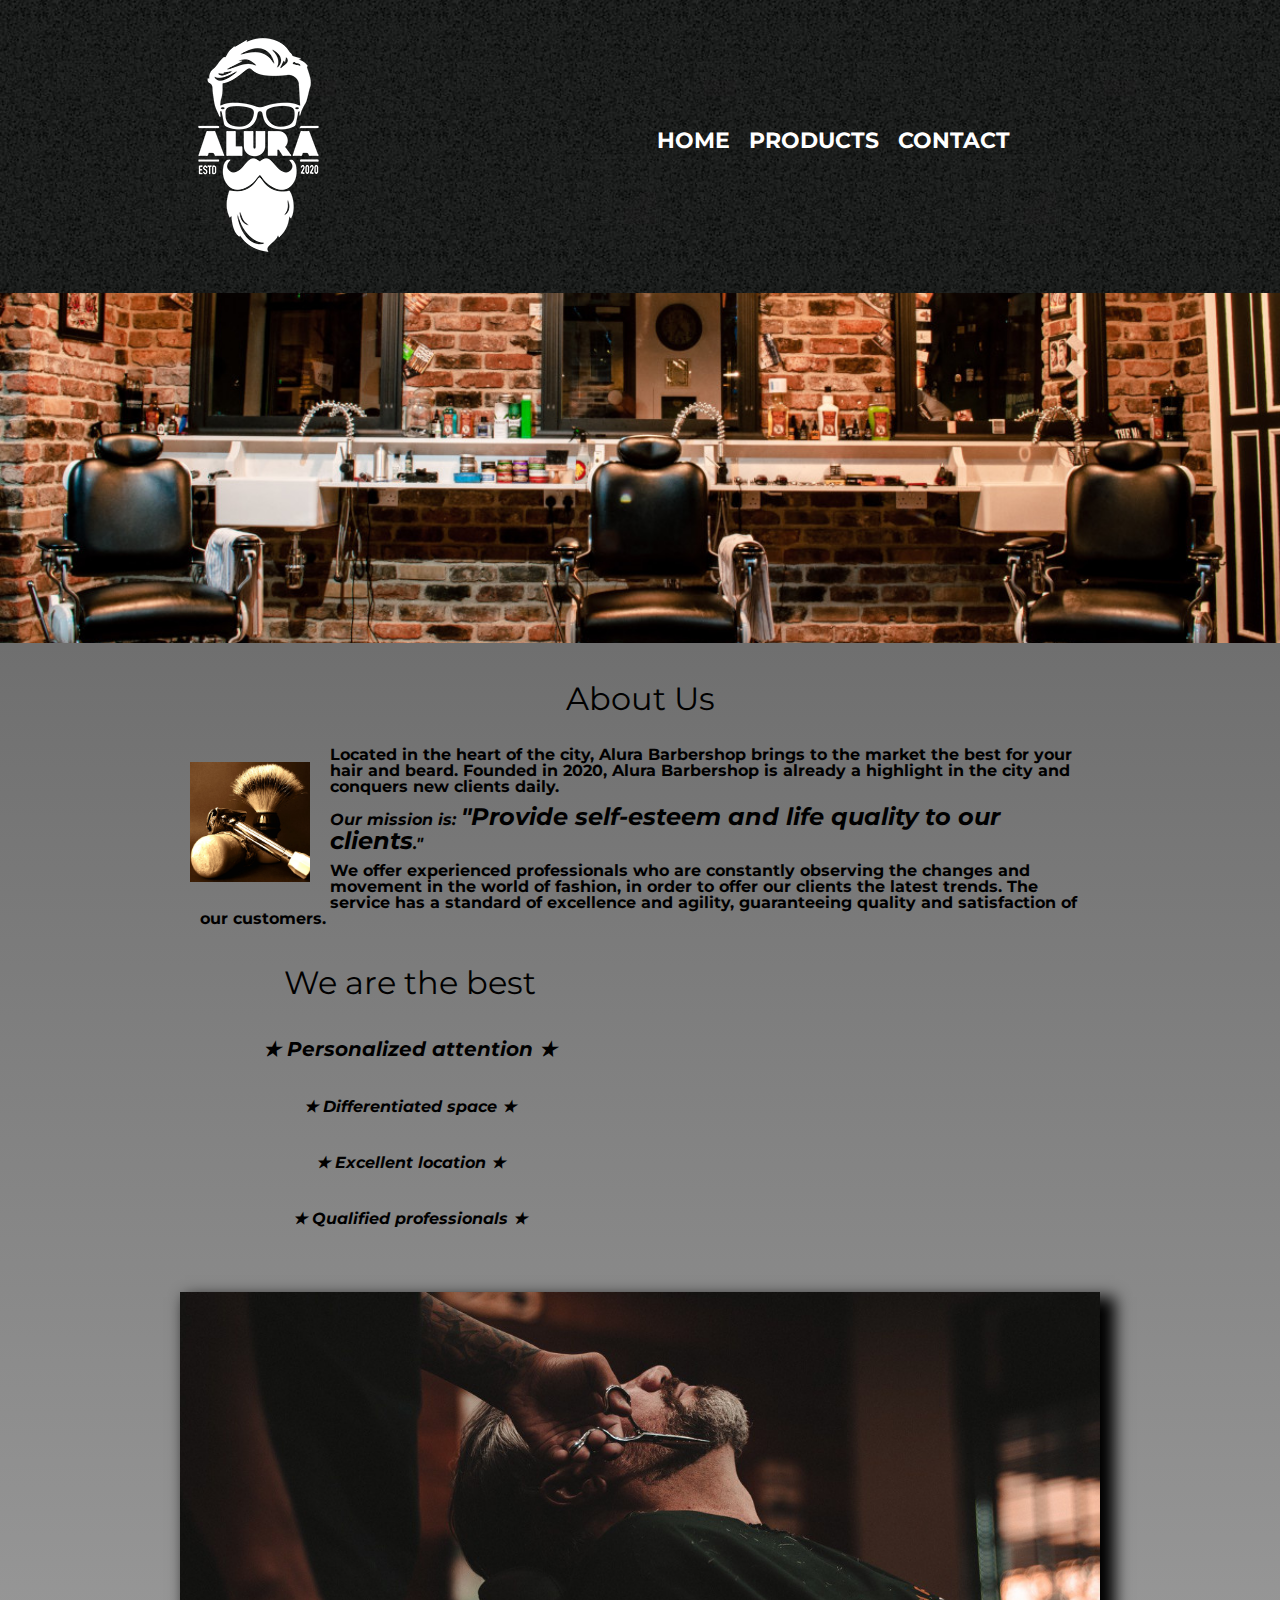
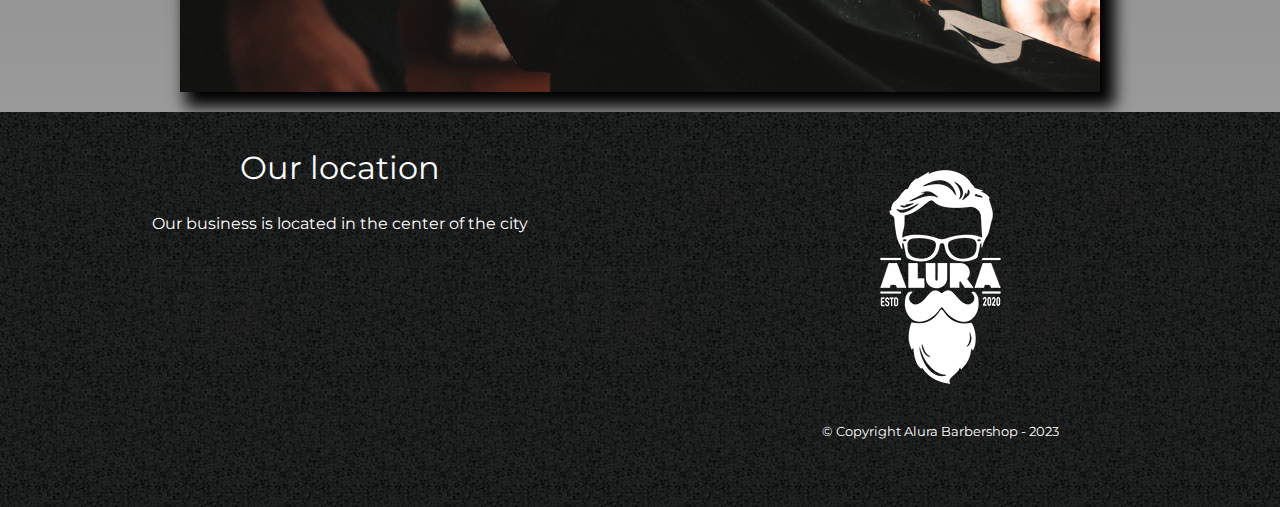
==== index.html @ edb139b7 "first version of website" ====
<!DOCTYPE html>
<html lang="en">
    <head>
        <meta charset="UTF-8">
        <meta http-equiv="X-UA-Compatible" content="IE=edge">
        <meta name="viewport" content="width=device-width, initial-scale=1.0">
        <link rel="preconnect" href="https://fonts.googleapis.com">
        <link rel="stylesheet" href="./css/reset.css">
        <link rel="stylesheet" href="./css/style.css">
        <link rel="preconnect" href="https://fonts.gstatic.com" crossorigin>
        <link href="https://fonts.googleapis.com/css2?family=Montserrat:wght@300&display=swap" rel="stylesheet">
        <title>Alura Barbershop</title>
    </head>

    <body>
        <header>
            <div class="container">
                <h1><img src="./img/logo-blanco.png" alt="alura barbershop logo"></h1>
                <nav>
                    <ul>
                        <li><a href="./index.html">home</a></li>
                        <li><a href="./products.html">products</a></li>
                        <li><a href="./contact.html">contact</a></li>
                    </ul>
                </nav>
            </div>
        </header>
        <div class="image-banner"></div>

        <main>
            <section class="container-principal">
                <h2 class="title-main center">About Us</h2>
                <img class="image-principal" src="./img/utensilios.jpg" alt="barber brush">
                <p>Located in the heart of the city, Alura Barbershop brings to the market the best for your hair and beard. Founded in 2020, Alura Barbershop is already a highlight in the city and conquers new clients daily.</p>
                <p class="paragraph-mission"><em>Our mission is: <strong>"Provide self-esteem and life quality to our clients</strong>."</em></p>
                <p>We offer experienced professionals who are constantly observing the changes and movement in the world of fashion, in order to offer our clients the latest trends. The service has a standard of excellence and agility, guaranteeing quality and satisfaction of our customers.</p>
            </section>
            <section class="container-characteristics">
                <div class="fifty-width ">
                    <h3 class="title-main center">We are the best</h3>
                    <ul class="list-characteristics center">
                        <li class="list-items">Personalized attention</li>
                        <li class="list-items">Differentiated space</li>
                        <li class="list-items">Excellent location</li>
                        <li class="list-items">Qualified professionals</li>
                    </ul>
                </div>
                <iframe class="fifty-width" width="560" height="315" src="https://www.youtube.com/embed/wcVVXUV0YUY" title="YouTube video player" frameborder="0" allow="accelerometer; autoplay; clipboard-write; encrypted-media; gyroscope; picture-in-picture; web-share" allowfullscreen></iframe>
            </section>
            <div class="img-char"></div>
        </main>

        <footer>
            <section class="fifty-width">
                <h3 class="title-main center">Our location</h3>
                <p>Our business is located in the center of the city</p>
                <iframe class="map-footer" src="https://www.google.com/maps/embed?pb=!1m18!1m12!1m3!1d3656.449840638979!2d-46.63490682470246!3d-23.58819477878126!2m3!1f0!2f0!3f0!3m2!1i1024!2i768!4f13.1!3m3!1m2!1s0x94ce5a2b2ed7f3a1%3A0xab35da2f5ca62674!2sCaelum%20-%20Education%20and%20Innovation!5e0!3m2!1ses!2sar!4v1682307647823!5m2!1ses!2sar" width="400" height="200" style="border:0;" allowfullscreen="" loading="lazy" referrerpolicy="no-referrer-when-downgrade"></iframe>
            </section>
            <section class="fifty-width">
                <img src="./img/logo-blanco.png" alt="alura barbershop logo">
                <p class="paragraph-copyright">&copy Copyright Alura Barbershop - 2023</p>
            </section>
        </footer>
    </body>
</html>
---- css/style.css ----
/* MAIN -------------------------------------------------------------------- */

body{
    font-family: 'Montserrat', sans-serif;
    background: linear-gradient(#555555, #AAAAAA);
}

main{
    width: 940px;
    margin: 20px auto;
}

.center{
    text-align: center;
}

.fifty-width{
    width: 50%
}

/* HEADER ------------------------------------------------------------------ */

header {
    background: url(/img/bg.jpg);
    padding: 20px 0;
}

.container{
    position: relative;
    width: 940px;
    margin: 0 auto;
}

nav{
    position: absolute;
    top: 110px;
    right: 100px;
}

nav li{
    display: inline;
    margin: 0 0 0 15px;
}

nav a{
    text-transform: uppercase;
    color: #FFFFFF;
    font-weight: bold;
    font-size: 22px;
    text-decoration: none;
}

nav a:hover{
    color: #C78C19;
    text-decoration: underline;
}

/* FOOTER ------------------------------------------------------------------ */

footer{
    display: flex;
    padding: 40px;
    color: #FFFFFF;
    text-align: center;
    background: url(/img/bg.jpg);
}

.paragraph-copyright{
    font-size: 13px;
    margin: 20px;
}

.map-footer{
    margin: 1em;
}

/* HOME -------------------------------------------------------------------- */

.image-banner{
    background: url("/img/banner.jpg");
    height: 350px;
    background-size: cover;
    background-position: center;
}

.title-main{
    font-size: 2em;
    margin: 0 0 1em;
}

.container-principal{
    padding: 20px;
}

.container-principal p{
    margin: 10px;
    font-weight: bold;
}

.container-principal strong{
    font-size: 1.5em;
}

.container-principal em{
    font-style: italic;
}

.image-principal{
    width: 120px;
    margin: 15px 20px 20px 0;
    float: left;
}

.container-characteristics{
    display: flex;
    margin: 10px;

}

.list-characteristics{
    width: 100%;
}

.list-items{
    font-style: italic;
    font-weight: bold;
    margin: 40px;
}

.list-items:first-child {
    font-size: 20px;
}

.list-items:after{
    content: " ★";
}

.list-items:before{
    content: "★ ";
}

.img-char{
    height: 400px;
    margin: 10px;
    background: url("/img/diferenciales.jpg");
    background-size: cover;
    box-shadow: 10px 10px 15px 5px #000000;
}

.img-char:hover{
    opacity: 0.5;
    transition: 600ms;
}

/* PRODUCTS ---------------------------------------------------------------- */

.main-products{
    margin: 0;
    padding: 0;
    width: 100%;
    background: linear-gradient(#CCCCCC, #AAAAAA);
}

.list-products{
    padding: 50px;
    width:940px;
    margin: 0 auto;
}

.list-products li{
    display: inline-block;
    text-align: center;
    width: 30%;
    vertical-align: top;
    margin: 0 1.5%;
    padding: 30px 20px;
    box-sizing: border-box;
    border: 3px solid #000000;
    border-radius: 10px;

}

.list-products li:hover{
    border-color: #C78C19;
    cursor: pointer;
}

.list-products li:active{
    border-color: #088C19;
}

.list-products h2{
    font-size: 30px;
    font-weight: bold;
}

.list-products li:hover h2{
    font-size: 35px;
}

.description-product{
    font-size: 18px;
}

.price-product{
    font-size: 20px;
    font-weight: bold;
    margin-top: 10px;
}

/* CONTACT ----------------------------------------------------------------- */

form{
    display: flex;
    flex-direction: column;
    align-items: center;
    font-weight: bold;
}

fieldset{
    width: 70%;
    margin: 10px;
}

form label{
    width: 70%;
    text-align: left;
    font-size: 20px;
    margin: 5px 0;
}

form legend, form p{
    font-size: 20px;
}

.option-contact{
    margin: 5px 0;
}

.input-data{
    margin: 5px 0 10px 0;
    padding: 10px 2px;
    width: 70%;
}

form select{
    margin: 5px 0 10px 0;
    padding: 10px 2px;
    width: 50%;
}

.send-form{
    margin: 5px 0 20px;
    padding: 10px;
    width: 50%;
    border: none;
    border-radius: 5px;
    font-weight: bold;
    color: #FFFFFF;
    background: #FFA500;
    transition: 1s all;
    cursor: pointer;
}

.send-form:hover{
    background: #FF8C00;
    transform: scale(1.3);
}

.table-container{
    width: 940px;
    display: flex;
    justify-content: center;
}

table{
    width: 50%;
}

thead{
    background: #555555;
    font-weight: bold;
    color: #FFFFFF;
}

td, th{
    border: 1px solid #000000;
}

@media screen and (max-width:480px){
 
}
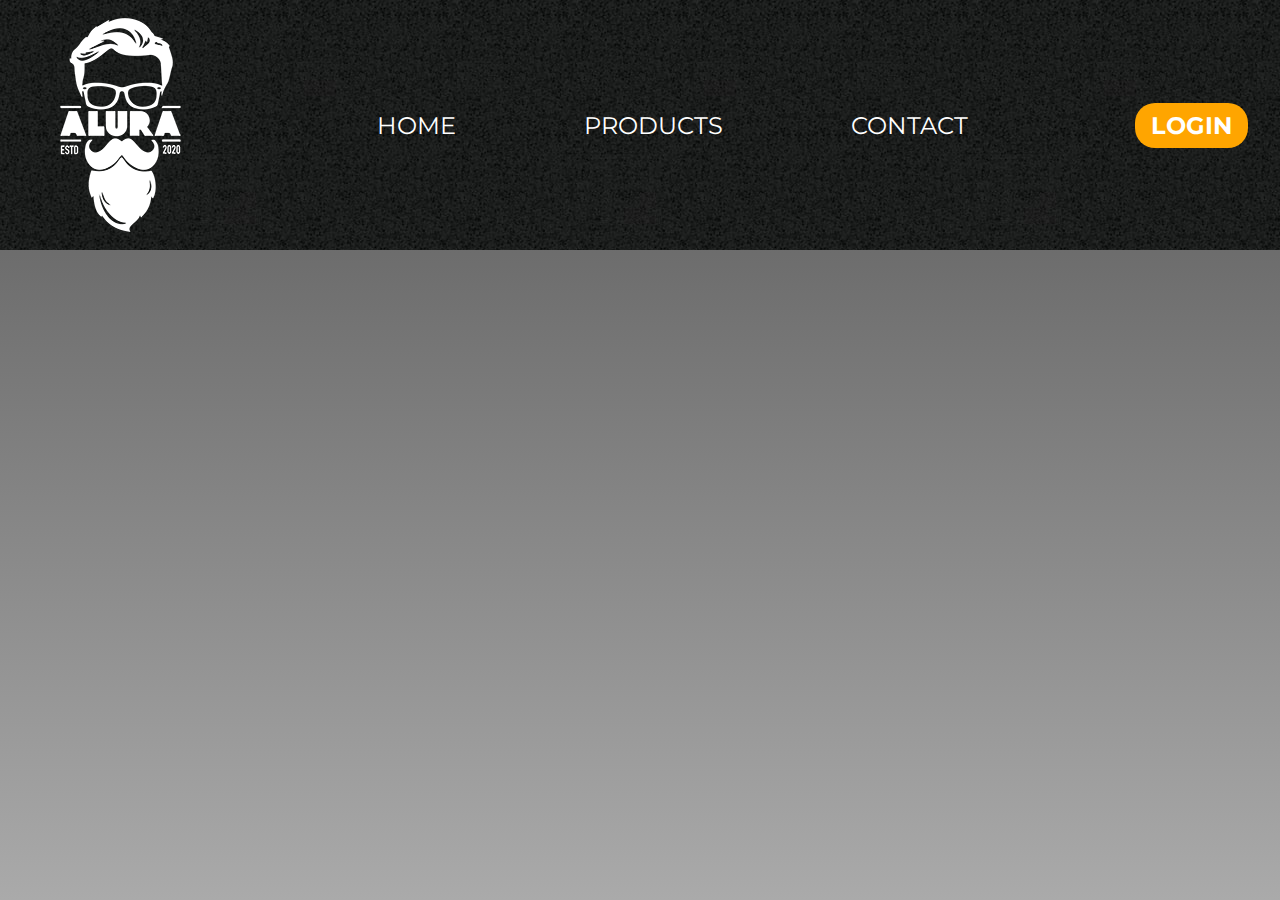
==== commit 319d9b94: "begin responsive design, navbar re-style" ====
--- a/index.html
+++ b/index.html
@@ -5,27 +5,39 @@
         <meta http-equiv="X-UA-Compatible" content="IE=edge">
         <meta name="viewport" content="width=device-width, initial-scale=1.0">
         <link rel="preconnect" href="https://fonts.googleapis.com">
-        <link rel="stylesheet" href="./css/reset.css">
+        <!-- <link rel="stylesheet" href="./css/reset.css"> -->
         <link rel="stylesheet" href="./css/style.css">
         <link rel="preconnect" href="https://fonts.gstatic.com" crossorigin>
         <link href="https://fonts.googleapis.com/css2?family=Montserrat:wght@300&display=swap" rel="stylesheet">
+        <link rel="stylesheet" href="https://cdnjs.cloudflare.com/ajax/libs/font-awesome/6.4.0/css/all.min.css" integrity="sha512-iecdLmaskl7CVkqkXNQ/ZH/XLlvWZOJyj7Yy7tcenmpD1ypASozpmT/E0iPtmFIB46ZmdtAc9eNBvH0H/ZpiBw==" crossorigin="anonymous" referrerpolicy="no-referrer" />
+        <link rel="shortcut icon" href="./img/favicon.png" type="image/png">
+        <script defer src="./js/script.js"></script>
         <title>Alura Barbershop</title>
     </head>
 
     <body>
         <header>
-            <div class="container">
-                <h1><img src="./img/logo-blanco.png" alt="alura barbershop logo"></h1>
-                <nav>
-                    <ul>
+                <nav class="navbar">
+                        <h1 class="logo-navbar">
+                            <img class="img-header-desktop" src="./img/logo-blanco.png" alt="alura barbershop logo">
+                            <img class="img-header-mobile" src="./img/logo-blanco-mobile.png" alt="alura barbershop logo">
+                        </h1>
+                    <ul class="navbar-links">
                         <li><a href="./index.html">home</a></li>
                         <li><a href="./products.html">products</a></li>
                         <li><a href="./contact.html">contact</a></li>
                     </ul>
+                    <a href="#" class="login-btn">Login</a>
+                    <div class="toggle-btn"><i class="fa-sharp fa-solid fa-bars" style="color: #ffffff;"></i></div>
                 </nav>
-            </div>
+                <div class="dropdown-menu">
+                    <li><a href="./index.html">home</a></li>
+                    <li><a href="./products.html">products</a></li>
+                    <li><a href="./contact.html">contact</a></li>
+                    <li><a href="#" class="login-btn">Login</a></li>
+                </div>
         </header>
-        <div class="image-banner"></div>
+        <!-- <div class="image-banner"></div>
 
         <main>
             <section class="container-principal">
@@ -60,6 +72,6 @@
                 <img src="./img/logo-blanco.png" alt="alura barbershop logo">
                 <p class="paragraph-copyright">&copy Copyright Alura Barbershop - 2023</p>
             </section>
-        </footer>
+        </footer> -->
     </body>
 </html>--- a/css/style.css
+++ b/css/style.css
@@ -1,59 +1,130 @@
-/* MAIN -------------------------------------------------------------------- */
+/* Elements HTML class -------------------------------------------------------- */
+*{
+    box-sizing: border-box;
+    margin: 0;
+    padding: 0;
+}
 
 body{
+    width: 100%;
+    margin: 0 auto;
+    min-height: 100vh;
+    display: flex;
+    flex-direction: column;
     font-family: 'Montserrat', sans-serif;
     background: linear-gradient(#555555, #AAAAAA);
 }
 
 main{
-    width: 940px;
-    margin: 20px auto;
-}
-
-.center{
-    text-align: center;
-}
-
-.fifty-width{
-    width: 50%
-}
-
-/* HEADER ------------------------------------------------------------------ */
-
-header {
+    width: 100%;
+    margin: 10px auto;
+}
+
+header{
+    position: relative;
+    padding: 0 2rem;
+    width: 100%;
     background: url(/img/bg.jpg);
-    padding: 20px 0;
-}
-
-.container{
-    position: relative;
-    width: 940px;
+}
+
+li {
+    list-style: none;
+}
+
+a{
+    text-decoration: none;
+}
+
+/* Configuration class -------------------------------------------------------- */
+
+
+/* Style class ---------------------------------------------------------------- */
+.img-header-mobile{
+    display: none;
+}
+
+.img-header-desktop{
+    display: block;
+}
+
+.navbar{
+    width: 100%;
+    height: 250px;
+    max-width: 1440px;
     margin: 0 auto;
-}
-
-nav{
-    position: absolute;
-    top: 110px;
-    right: 100px;
-}
-
-nav li{
-    display: inline;
-    margin: 0 0 0 15px;
-}
-
-nav a{
+    display: flex;
+    align-items: center;
+    justify-content: space-between;
+    font-size: x-large;
+}
+
+header a{
     text-transform: uppercase;
     color: #FFFFFF;
-    font-weight: bold;
-    font-size: 22px;
-    text-decoration: none;
-}
-
-nav a:hover{
-    color: #C78C19;
-    text-decoration: underline;
-}
+}
+
+header a:hover{
+    color: #FFA500;
+}
+
+.navbar-links{
+    display: flex;
+    gap: 8rem;
+}
+
+.login-btn{
+    background-color: #FFA500;
+    color: #FFFFFF;
+    padding: 0.5rem 1rem;
+    border: none;
+    outline: none;
+    border-radius: 20px;
+    font-weight: bold;
+    cursor: pointer;
+}
+
+.navbar .login-btn:hover{
+    scale: 1.1;
+    color: #000000;
+}
+
+.toggle-btn{
+    font-size: 1.5rem;
+    cursor: pointer;
+    display: none;
+}
+
+.dropdown-menu{
+    display: none;
+    position: absolute;
+    right: 1rem;
+    top: 120px;
+    width: 300px;
+    height: 0;
+    background-color: rgba(255, 255, 255, 0.1);
+    backdrop-filter: blur(15px);
+    border-radius: 10px;
+    overflow: hidden;
+    transition: height .5s cubic-bezier(0.175, 0.885, 0.32, 1.275);
+}
+
+.dropdown-menu li{
+    padding: 0.8rem;
+    display: flex;
+    align-items: center;
+    justify-content: center;
+}
+
+.dropdown-menu .login-btn{
+    width: 80%;
+    color: #000000;
+    text-align: center;
+}
+
+.dropdown-menu.open{
+    height: 200px;
+}
+
 
 /* FOOTER ------------------------------------------------------------------ */
 
@@ -287,6 +358,68 @@
     border: 1px solid #000000;
 }
 
-@media screen and (max-width:480px){
- 
-}+/* Media Querys --------------------------------------------------------------- */
+
+/* XX-large devices (xx-large desktops) */
+@media (max-width: 1920px) {
+    
+}
+
+/* Extra large devices (large desktops) */
+@media (max-width: 1200px) {
+    .navbar-links{
+        gap: 5rem;
+    }
+}
+
+/* Large devices (desktops) */
+@media (max-width: 992px) { 
+    
+}
+
+/* Medium devices (tablets) */
+@media (max-width: 768px) {
+    .img-header-desktop{
+        display: none;
+    }
+    
+    .img-header-mobile{
+        display: block;
+        width: 100px;
+    }
+    
+    .navbar{
+        height: 110px;
+    }
+    
+    .navbar .navbar-links,
+    .navbar .login-btn{
+        display: none;
+    }
+    
+    .toggle-btn{
+        display: block;
+    }
+    
+    .dropdown-menu{
+        display: block;
+    }
+}
+
+/* Small devices (landscape phones) */
+@media (max-width: 576px){
+    .navbar{
+        height: 90px;
+    }
+
+    .img-header-mobile{
+        width: 80px;
+    }
+
+    .dropdown-menu{
+        left: 2rem;
+        width: unset;
+        top: 100px;
+    }
+}
+
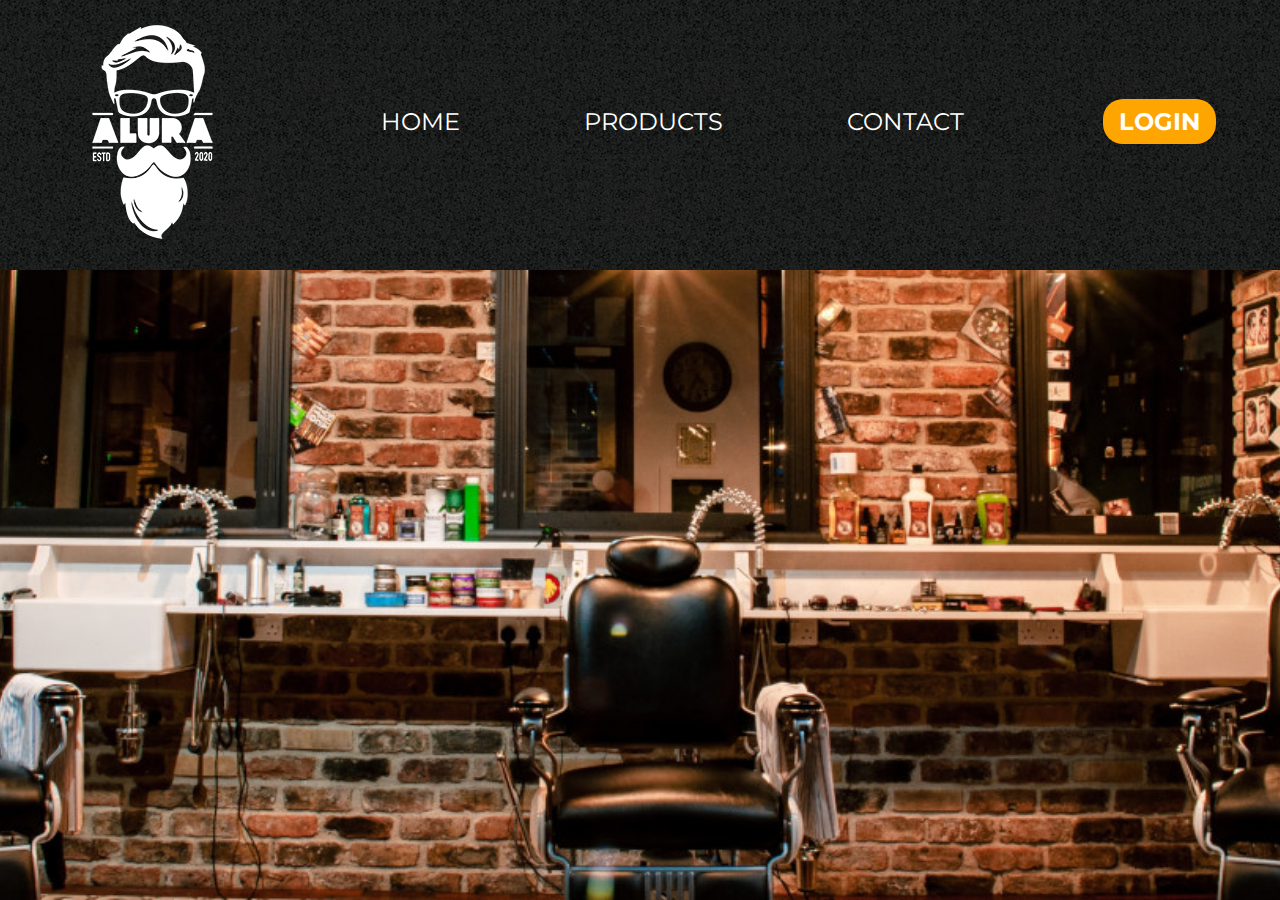
==== commit c8aff5f8: "fix responsive design (mobile-first)" ====
--- a/index.html
+++ b/index.html
@@ -17,61 +17,62 @@
 
     <body>
         <header>
-                <nav class="navbar">
-                        <h1 class="logo-navbar">
-                            <img class="img-header-desktop" src="./img/logo-blanco.png" alt="alura barbershop logo">
-                            <img class="img-header-mobile" src="./img/logo-blanco-mobile.png" alt="alura barbershop logo">
-                        </h1>
-                    <ul class="navbar-links">
-                        <li><a href="./index.html">home</a></li>
-                        <li><a href="./products.html">products</a></li>
-                        <li><a href="./contact.html">contact</a></li>
-                    </ul>
-                    <a href="#" class="login-btn">Login</a>
-                    <div class="toggle-btn"><i class="fa-sharp fa-solid fa-bars" style="color: #ffffff;"></i></div>
-                </nav>
-                <div class="dropdown-menu">
+            <nav class="navbar">
+                    <h1 class="logo-navbar">
+                        <img class="img-header-desktop" src="./img/logo-blanco.png" alt="alura barbershop logo">
+                        <img class="img-header-mobile" src="./img/logo-blanco-mobile.png" alt="alura barbershop logo">
+                    </h1>
+                <ul class="navbar-links">
                     <li><a href="./index.html">home</a></li>
                     <li><a href="./products.html">products</a></li>
                     <li><a href="./contact.html">contact</a></li>
-                    <li><a href="#" class="login-btn">Login</a></li>
-                </div>
+                </ul>
+                <a href="./login.html" class="login-btn">Login</a>
+                <div class="toggle-btn"><i class="fa-sharp fa-solid fa-bars" style="color: #ffffff;"></i></div>
+            </nav>
+            <div class="dropdown-menu">
+                <li><a href="./index.html">home</a></li>
+                <li><a href="./products.html">products</a></li>
+                <li><a href="./contact.html">contact</a></li>
+                <li><a href="./login.html" class="login-btn">Login</a></li>
+            </div>
         </header>
-        <!-- <div class="image-banner"></div>
-
         <main>
-            <section class="container-principal">
-                <h2 class="title-main center">About Us</h2>
+        <div class="image-banner"></div>
+        <!--     <section class="container-principal">
+                <h2 class="title-main">About Us</h2>
                 <img class="image-principal" src="./img/utensilios.jpg" alt="barber brush">
                 <p>Located in the heart of the city, Alura Barbershop brings to the market the best for your hair and beard. Founded in 2020, Alura Barbershop is already a highlight in the city and conquers new clients daily.</p>
                 <p class="paragraph-mission"><em>Our mission is: <strong>"Provide self-esteem and life quality to our clients</strong>."</em></p>
                 <p>We offer experienced professionals who are constantly observing the changes and movement in the world of fashion, in order to offer our clients the latest trends. The service has a standard of excellence and agility, guaranteeing quality and satisfaction of our customers.</p>
             </section>
             <section class="container-characteristics">
-                <div class="fifty-width ">
-                    <h3 class="title-main center">We are the best</h3>
-                    <ul class="list-characteristics center">
+                <div class="list-characteristics">
+                    <h3 class="title-main">We are the best</h3>
+                    <ul class="items-characteristics">
                         <li class="list-items">Personalized attention</li>
                         <li class="list-items">Differentiated space</li>
                         <li class="list-items">Excellent location</li>
                         <li class="list-items">Qualified professionals</li>
                     </ul>
                 </div>
-                <iframe class="fifty-width" width="560" height="315" src="https://www.youtube.com/embed/wcVVXUV0YUY" title="YouTube video player" frameborder="0" allow="accelerometer; autoplay; clipboard-write; encrypted-media; gyroscope; picture-in-picture; web-share" allowfullscreen></iframe>
+                <iframe class="video-barber" src="https://www.youtube.com/embed/wcVVXUV0YUY" title="YouTube video player" frameborder="0" allow="accelerometer; autoplay; clipboard-write; encrypted-media; gyroscope; picture-in-picture; web-share" allowfullscreen></iframe>
             </section>
-            <div class="img-char"></div>
+            <div class="img-char"></div> -->
         </main>
-
-        <footer>
-            <section class="fifty-width">
-                <h3 class="title-main center">Our location</h3>
-                <p>Our business is located in the center of the city</p>
+        <!-- <footer>
+            <section class="container-footer">
+                <h3 class="">Our location</h3>
+                <p class="paragraph-location-desktop">Our business is located in the center of the city</p>
+                <p class="paragraph-location-mobile"><a href="https://www.google.com/maps/place/Caelum+-+Education+and+Innovation+-+Rua+Vergueiro,+3185+-+Vila+Mariana,+São+Paulo+-+SP,+04101-300,+Brasil/@-23.588195,-46.632332,15z/data=!4m14!1m7!3m6!1s0x94ce5a2b2ed7f3a1:0xab35da2f5ca62674!2sCaelum+-+Education+and+Innovation+-+Rua+Vergueiro,+3185+-+Vila+Mariana,+São+Paulo+-+SP,+04101-300,+Brasil!8m2!3d-23.5881948!4d-46.6323319!16s%2Fg%2F11h1g8j33!3m5!1s0x94ce5a2b2ed7f3a1:0xab35da2f5ca62674!8m2!3d-23.5881948!4d-46.6323319!16s%2Fg%2F11h1g8j33?hl=es&gl=AR" target="_blank" rel="noopener noreferrer">Rua Vergueiro, 3185 - Vila Mariana, Sao Paulo - SP, 04101-300, Brasil</a></p>
                 <iframe class="map-footer" src="https://www.google.com/maps/embed?pb=!1m18!1m12!1m3!1d3656.449840638979!2d-46.63490682470246!3d-23.58819477878126!2m3!1f0!2f0!3f0!3m2!1i1024!2i768!4f13.1!3m3!1m2!1s0x94ce5a2b2ed7f3a1%3A0xab35da2f5ca62674!2sCaelum%20-%20Education%20and%20Innovation!5e0!3m2!1ses!2sar!4v1682307647823!5m2!1ses!2sar" width="400" height="200" style="border:0;" allowfullscreen="" loading="lazy" referrerpolicy="no-referrer-when-downgrade"></iframe>
             </section>
-            <section class="fifty-width">
-                <img src="./img/logo-blanco.png" alt="alura barbershop logo">
+            <section class="container-footer">
+                <img class="img-footer-desktop" src="./img/logo-blanco.png" alt="alura barbershop logo">
+                <img class="img-footer-mobile" src="./img/logo-blanco-mobile.png" alt="alura barbershop logo">
                 <p class="paragraph-copyright">&copy Copyright Alura Barbershop - 2023</p>
             </section>
         </footer> -->
     </body>
+
 </html>--- a/css/style.css
+++ b/css/style.css
@@ -9,22 +9,15 @@
     width: 100%;
     margin: 0 auto;
     min-height: 100vh;
-    display: flex;
-    flex-direction: column;
     font-family: 'Montserrat', sans-serif;
     background: linear-gradient(#555555, #AAAAAA);
 }
 
 main{
-    width: 100%;
-    margin: 10px auto;
-}
-
-header{
-    position: relative;
-    padding: 0 2rem;
-    width: 100%;
-    background: url(/img/bg.jpg);
+    display: flex;
+    flex-direction: column;
+    width: 100%;
+    margin: 0 auto;
 }
 
 li {
@@ -35,41 +28,52 @@
     text-decoration: none;
 }
 
-/* Configuration class -------------------------------------------------------- */
-
-
-/* Style class ---------------------------------------------------------------- */
+footer{
+    width: 100%;
+    display: flex;
+    justify-content: space-around;
+    padding: 40px;
+    color: #FFFFFF;
+    text-align: center;
+    background: url(/img/bg.jpg);
+}
+
+/* Header --------------------------------------------------------------------- */
+header{
+    width: 100%;
+    height: 80px;
+    position: relative;
+    background: url(/img/bg.jpg);
+}
+
+.img-header-mobile, .img-footer-mobile{
+    display: block;
+}
+
+.img-header-desktop, .img-footer-desktop{
+    display: none;
+}
+
 .img-header-mobile{
-    display: none;
-}
-
-.img-header-desktop{
-    display: block;
+    width: 70px;
+    padding-top: 5px;
 }
 
 .navbar{
-    width: 100%;
-    height: 250px;
-    max-width: 1440px;
+    width: 90%;
+    height: 90%;
     margin: 0 auto;
-    display: flex;
+    display: flex; 
     align-items: center;
     justify-content: space-between;
-    font-size: x-large;
-}
-
-header a{
-    text-transform: uppercase;
-    color: #FFFFFF;
-}
-
-header a:hover{
-    color: #FFA500;
 }
 
 .navbar-links{
-    display: flex;
-    gap: 8rem;
+    display: none;
+}
+
+.navbar .login-btn{
+    display: none;
 }
 
 .login-btn{
@@ -83,22 +87,17 @@
     cursor: pointer;
 }
 
-.navbar .login-btn:hover{
-    scale: 1.1;
-    color: #000000;
-}
-
 .toggle-btn{
     font-size: 1.5rem;
     cursor: pointer;
-    display: none;
+    display: block;
 }
 
 .dropdown-menu{
-    display: none;
+    display: block;
     position: absolute;
-    right: 1rem;
-    top: 120px;
+    right: 0.7rem;
+    top: 90px;
     width: 300px;
     height: 0;
     background-color: rgba(255, 255, 255, 0.1);
@@ -108,6 +107,15 @@
     transition: height .5s cubic-bezier(0.175, 0.885, 0.32, 1.275);
 }
 
+header a{
+    text-transform: uppercase;
+    color: #FFFFFF;
+}
+
+header a:hover{
+    color: #FFA500;
+}
+
 .dropdown-menu li{
     padding: 0.8rem;
     display: flex;
@@ -125,36 +133,16 @@
     height: 200px;
 }
 
-
-/* FOOTER ------------------------------------------------------------------ */
-
-footer{
-    display: flex;
-    padding: 40px;
-    color: #FFFFFF;
-    text-align: center;
-    background: url(/img/bg.jpg);
-}
-
-.paragraph-copyright{
-    font-size: 13px;
-    margin: 20px;
-}
-
-.map-footer{
-    margin: 1em;
-}
-
-/* HOME -------------------------------------------------------------------- */
+/* Main Index ----------------------------------------------------------------- */
 
 .image-banner{
-    background: url("/img/banner.jpg");
-    height: 350px;
-    background-size: cover;
+    background: url("/img/banner-mobile.jpg");
+    height: 220px;
     background-position: center;
 }
 
 .title-main{
+    text-align: center;
     font-size: 2em;
     margin: 0 0 1em;
 }
@@ -185,11 +173,15 @@
 .container-characteristics{
     display: flex;
     margin: 10px;
-
+}
+
+.items-characteristics{
+    width: 100%;
 }
 
 .list-characteristics{
-    width: 100%;
+    text-align: center;
+    width: 50%;
 }
 
 .list-items{
@@ -208,6 +200,11 @@
 
 .list-items:before{
     content: "★ ";
+}
+
+.video-barber{
+    margin: 0 auto;
+    text-align: center;
 }
 
 .img-char{
@@ -223,8 +220,29 @@
     transition: 600ms;
 }
 
+.container-footer{
+    display: flex;
+    flex-direction: column;
+    justify-content: center;
+    align-items: center;
+    height: 100%;
+}
+
+.paragraph-copyright{
+    font-size: 13px;
+    margin: 20px;
+}
+
+.paragraph-location-mobile{
+    display: none;
+}
+
+.map-footer{
+    margin: 1em;
+} */
+
+
 /* PRODUCTS ---------------------------------------------------------------- */
-
 .main-products{
     margin: 0;
     padding: 0;
@@ -358,68 +376,96 @@
     border: 1px solid #000000;
 }
 
-/* Media Querys --------------------------------------------------------------- */
-
-/* XX-large devices (xx-large desktops) */
-@media (max-width: 1920px) {
+/* MediaQuerys ---------------------------------------------------------------- */
+
+/* Small devices (landscape phones, 576px and up) */
+@media (min-width: 576px) {
+}
+
+/* Medium devices (tablets, 768px and up) */
+@media (min-width: 768px) {
+    header{
+        height: 120px;
+    }
+
+    .img-header-mobile{
+        width: 110px;
+    }
+
+    .dropdown-menu{
+        top: 130px
+    }
+
+    .image-banner{
+        background: url("/img/banner.jpg");
+        height: 350px;
+        background-size: cover;
+        background-position: center;
+    }
+}
+
+/* Large devices (desktops, 992px and up) */
+@media (min-width: 992px) { 
+    header{
+        height: 30vh;
+    }
+
+    .img-header-desktop{
+        height: 30vh;
+        padding-top: 20px;
+    }
+
+    .navbar-links, .navbar .login-btn{
+        display: block;
+    }
+
+    .toggle-btn{
+        display: none;
+    }
+
+    .navbar-links li{
+        display: inline;
+        margin: 30px;
+        font-size: x-large;
+    }
     
-}
-
-/* Extra large devices (large desktops) */
-@media (max-width: 1200px) {
-    .navbar-links{
-        gap: 5rem;
-    }
-}
-
-/* Large devices (desktops) */
-@media (max-width: 992px) { 
+    .navbar .login-btn:hover{
+        scale: 1.1;
+        color: #000000;
+    }
+
+    .img-header-mobile, .img-footer-mobile{
+        display: none;
+    }
     
-}
-
-/* Medium devices (tablets) */
-@media (max-width: 768px) {
-    .img-header-desktop{
-        display: none;
-    }
-    
-    .img-header-mobile{
+    .img-header-desktop, .img-footer-desktop{
         display: block;
-        width: 100px;
-    }
-    
-    .navbar{
-        height: 110px;
-    }
-    
-    .navbar .navbar-links,
-    .navbar .login-btn{
-        display: none;
-    }
-    
-    .toggle-btn{
-        display: block;
-    }
-    
-    .dropdown-menu{
-        display: block;
-    }
-}
-
-/* Small devices (landscape phones) */
-@media (max-width: 576px){
-    .navbar{
-        height: 90px;
-    }
-
-    .img-header-mobile{
-        width: 80px;
-    }
-
-    .dropdown-menu{
-        left: 2rem;
-        width: unset;
-        top: 100px;
-    }
-}
-
+    }
+
+    .image-banner{
+        height: 70vh;
+    }
+}
+
+/* Extra large devices (large desktops, 1200px and up) */
+@media (min-width: 1200px) {
+    .navbar-links li{
+        margin: 60px;
+    }
+
+    .login-btn{
+        font-size: x-large;
+    }
+}
+
+/* XX-large devices (xx-large desktops, 1440px and up) */
+@media (min-width: 1920px) {
+    .navbar-links li{
+        margin: 120px;
+        font-size: xx-large;
+    }
+
+    .login-btn{
+        font-size: xx-large;
+    }
+}
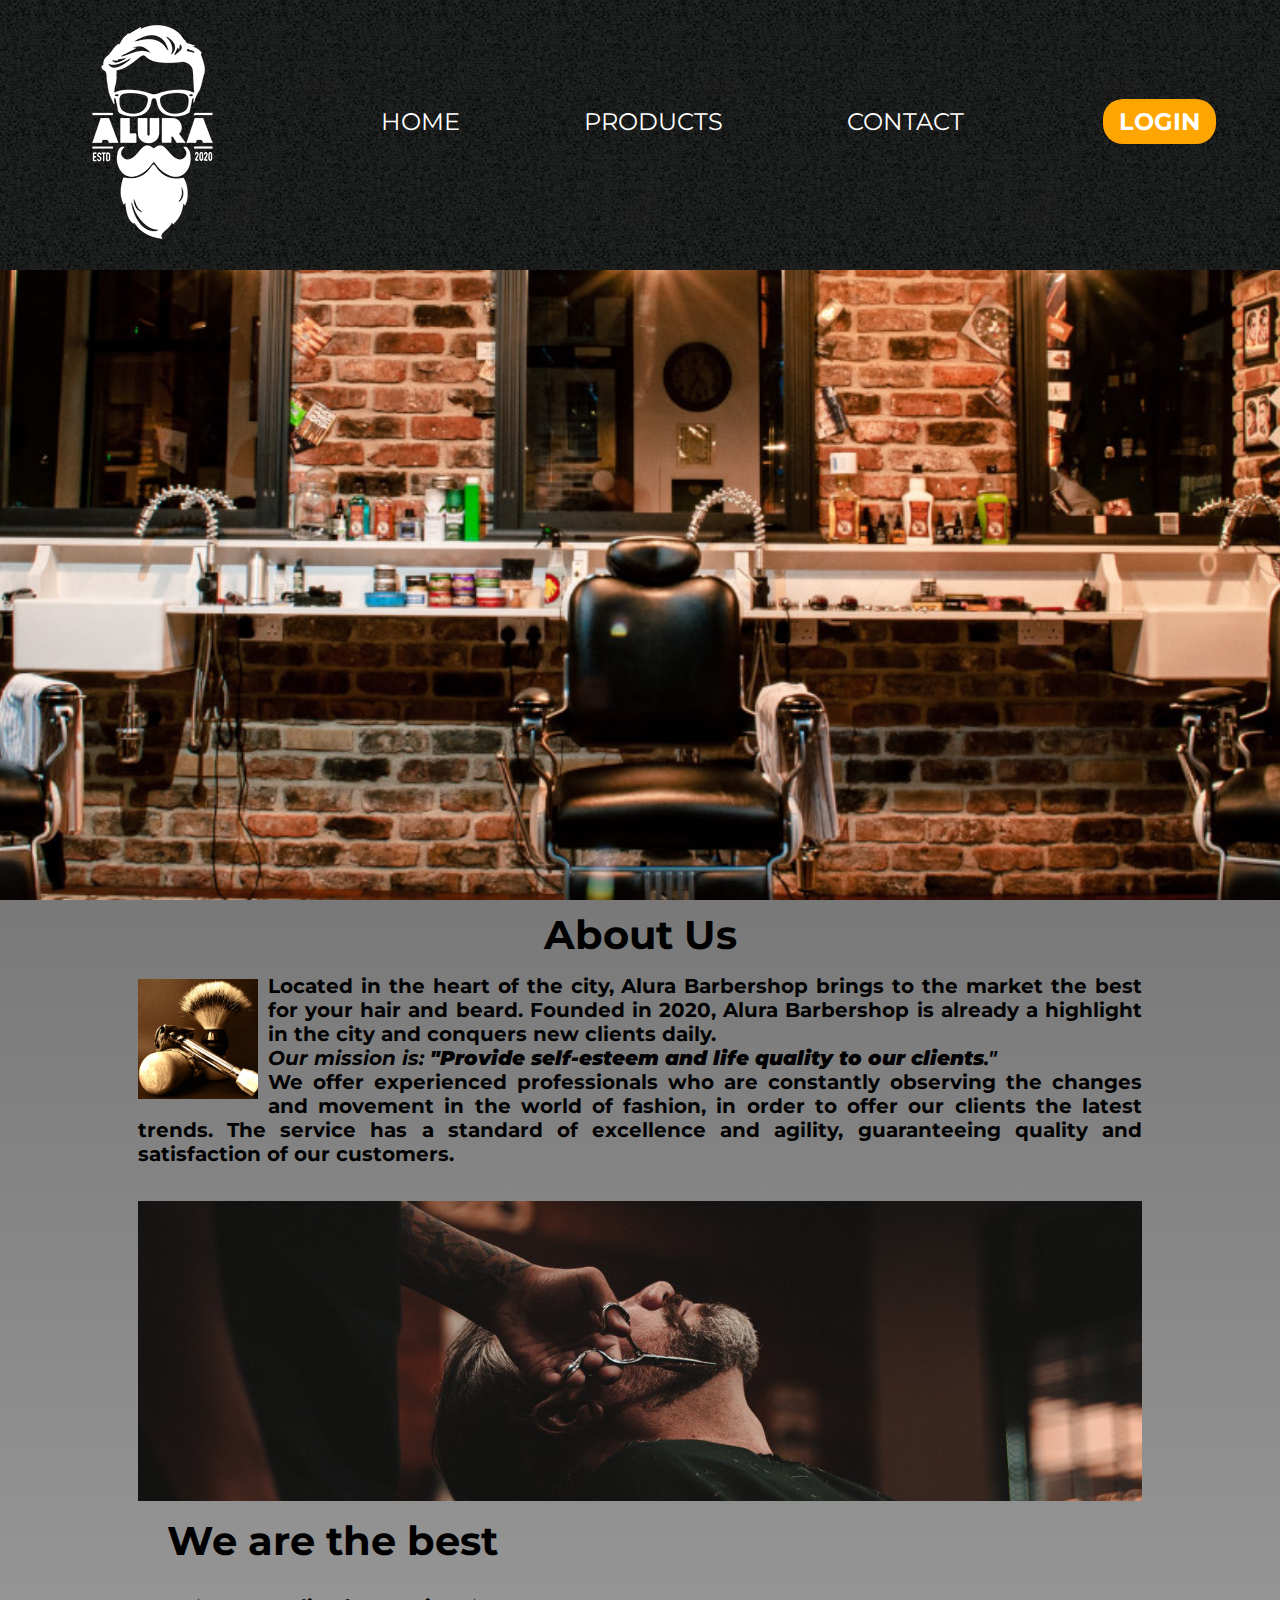
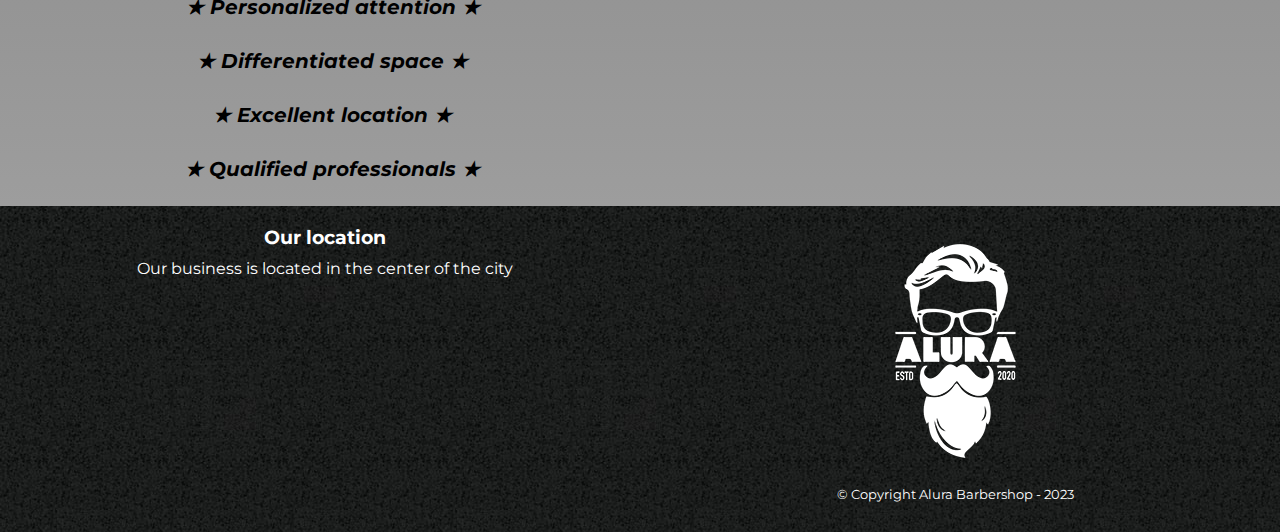
==== commit 61a6a6df: "final index.html - nav - footer" ====
--- a/index.html
+++ b/index.html
@@ -37,15 +37,18 @@
                 <li><a href="./login.html" class="login-btn">Login</a></li>
             </div>
         </header>
+
+        <div class="image-banner"></div>
+        
         <main>
-        <div class="image-banner"></div>
-        <!--     <section class="container-principal">
+            <section class="container-principal">
                 <h2 class="title-main">About Us</h2>
                 <img class="image-principal" src="./img/utensilios.jpg" alt="barber brush">
                 <p>Located in the heart of the city, Alura Barbershop brings to the market the best for your hair and beard. Founded in 2020, Alura Barbershop is already a highlight in the city and conquers new clients daily.</p>
                 <p class="paragraph-mission"><em>Our mission is: <strong>"Provide self-esteem and life quality to our clients</strong>."</em></p>
                 <p>We offer experienced professionals who are constantly observing the changes and movement in the world of fashion, in order to offer our clients the latest trends. The service has a standard of excellence and agility, guaranteeing quality and satisfaction of our customers.</p>
             </section>
+            <div class="img-char"></div>
             <section class="container-characteristics">
                 <div class="list-characteristics">
                     <h3 class="title-main">We are the best</h3>
@@ -58,13 +61,12 @@
                 </div>
                 <iframe class="video-barber" src="https://www.youtube.com/embed/wcVVXUV0YUY" title="YouTube video player" frameborder="0" allow="accelerometer; autoplay; clipboard-write; encrypted-media; gyroscope; picture-in-picture; web-share" allowfullscreen></iframe>
             </section>
-            <div class="img-char"></div> -->
         </main>
-        <!-- <footer>
+
+        <footer>
             <section class="container-footer">
-                <h3 class="">Our location</h3>
-                <p class="paragraph-location-desktop">Our business is located in the center of the city</p>
-                <p class="paragraph-location-mobile"><a href="https://www.google.com/maps/place/Caelum+-+Education+and+Innovation+-+Rua+Vergueiro,+3185+-+Vila+Mariana,+São+Paulo+-+SP,+04101-300,+Brasil/@-23.588195,-46.632332,15z/data=!4m14!1m7!3m6!1s0x94ce5a2b2ed7f3a1:0xab35da2f5ca62674!2sCaelum+-+Education+and+Innovation+-+Rua+Vergueiro,+3185+-+Vila+Mariana,+São+Paulo+-+SP,+04101-300,+Brasil!8m2!3d-23.5881948!4d-46.6323319!16s%2Fg%2F11h1g8j33!3m5!1s0x94ce5a2b2ed7f3a1:0xab35da2f5ca62674!8m2!3d-23.5881948!4d-46.6323319!16s%2Fg%2F11h1g8j33?hl=es&gl=AR" target="_blank" rel="noopener noreferrer">Rua Vergueiro, 3185 - Vila Mariana, Sao Paulo - SP, 04101-300, Brasil</a></p>
+                <h3 class="title-footer">Our location</h3>
+                <p class="paragraph-location">Our business is located in the center of the city</p>
                 <iframe class="map-footer" src="https://www.google.com/maps/embed?pb=!1m18!1m12!1m3!1d3656.449840638979!2d-46.63490682470246!3d-23.58819477878126!2m3!1f0!2f0!3f0!3m2!1i1024!2i768!4f13.1!3m3!1m2!1s0x94ce5a2b2ed7f3a1%3A0xab35da2f5ca62674!2sCaelum%20-%20Education%20and%20Innovation!5e0!3m2!1ses!2sar!4v1682307647823!5m2!1ses!2sar" width="400" height="200" style="border:0;" allowfullscreen="" loading="lazy" referrerpolicy="no-referrer-when-downgrade"></iframe>
             </section>
             <section class="container-footer">
@@ -72,7 +74,7 @@
                 <img class="img-footer-mobile" src="./img/logo-blanco-mobile.png" alt="alura barbershop logo">
                 <p class="paragraph-copyright">&copy Copyright Alura Barbershop - 2023</p>
             </section>
-        </footer> -->
+        </footer>
     </body>
 
 </html>--- a/css/style.css
+++ b/css/style.css
@@ -28,16 +28,6 @@
     text-decoration: none;
 }
 
-footer{
-    width: 100%;
-    display: flex;
-    justify-content: space-around;
-    padding: 40px;
-    color: #FFFFFF;
-    text-align: center;
-    background: url(/img/bg.jpg);
-}
-
 /* Header --------------------------------------------------------------------- */
 header{
     width: 100%;
@@ -46,7 +36,7 @@
     background: url(/img/bg.jpg);
 }
 
-.img-header-mobile, .img-footer-mobile{
+.img-header-mobile {
     display: block;
 }
 
@@ -134,7 +124,6 @@
 }
 
 /* Main Index ----------------------------------------------------------------- */
-
 .image-banner{
     background: url("/img/banner-mobile.jpg");
     height: 220px;
@@ -143,55 +132,56 @@
 
 .title-main{
     text-align: center;
-    font-size: 2em;
-    margin: 0 0 1em;
+    font-size: 26px;
+    margin-bottom: 15px;
+}
+
+.image-principal{
+    width: 120px;
+    margin: 5px 10px 5px 0;
+    float: left;
 }
 
 .container-principal{
-    padding: 20px;
-}
-
-.container-principal p{
-    margin: 10px;
-    font-weight: bold;
-}
-
-.container-principal strong{
-    font-size: 1.5em;
+    text-align: justify;
+    font-size: 16px;
+    padding: 10px;
+    font-weight: bold;
 }
 
 .container-principal em{
     font-style: italic;
 }
 
-.image-principal{
-    width: 120px;
-    margin: 15px 20px 20px 0;
-    float: left;
+.img-char{
+    height: 150px;
+    margin: 10px 10px 15px;
+    background: url("/img/diferenciales.jpg");
+    background-size: cover;
 }
 
 .container-characteristics{
     display: flex;
-    margin: 10px;
-}
-
-.items-characteristics{
-    width: 100%;
+    flex-direction: column;
+    margin-bottom: 10px;
 }
 
 .list-characteristics{
     text-align: center;
-    width: 50%;
 }
 
 .list-items{
     font-style: italic;
     font-weight: bold;
-    margin: 40px;
-}
-
-.list-items:first-child {
+    margin-bottom: 5px;
+}
+
+.list-items:first-child{
     font-size: 20px;
+}
+
+.list-items:last-child{
+    margin-bottom: 15px;
 }
 
 .list-items:after{
@@ -207,40 +197,39 @@
     text-align: center;
 }
 
-.img-char{
-    height: 400px;
-    margin: 10px;
-    background: url("/img/diferenciales.jpg");
-    background-size: cover;
-    box-shadow: 10px 10px 15px 5px #000000;
-}
-
-.img-char:hover{
-    opacity: 0.5;
-    transition: 600ms;
-}
-
-.container-footer{
+/* Footer --------------------------------------------------------------------- */
+footer{
+    width: 100%;
     display: flex;
     flex-direction: column;
+    padding: 10px;
+    color: #FFFFFF;
+    text-align: center;
+    background: url(/img/bg.jpg);
+}
+
+.container-footer{
     justify-content: center;
-    align-items: center;
-    height: 100%;
+}
+
+.title-footer{
+    padding: 10px;
 }
 
 .paragraph-copyright{
     font-size: 13px;
-    margin: 20px;
-}
-
-.paragraph-location-mobile{
+    padding: 10px;
+}
+
+.map-footer{
+    width: 95%;
+    height: 100px;
+    margin: 10px 0;
+}
+
+.img-footer-mobile{
     display: none;
 }
-
-.map-footer{
-    margin: 1em;
-} */
-
 
 /* PRODUCTS ---------------------------------------------------------------- */
 .main-products{
@@ -380,10 +369,45 @@
 
 /* Small devices (landscape phones, 576px and up) */
 @media (min-width: 576px) {
+    .img-char{
+        height: 200px;
+    }
+
+    .video-barber{
+        width: 100%;
+        padding: 10px;
+        height: 300px;
+    }
+
+    footer{
+        flex-direction: row;
+        align-items: center;
+    }
+
+    .container-footer{
+        width: 50%;
+    }
+
+    .paragraph-location{
+        display: none;
+    }
+
+    .map-footer{
+        height: 150px;
+    }
+
+    .img-footer-mobile{
+        display: block;
+        margin: 0 auto;
+    }
 }
 
 /* Medium devices (tablets, 768px and up) */
 @media (min-width: 768px) {
+    main{
+        width: 90%;
+    }
+
     header{
         height: 120px;
     }
@@ -402,6 +426,32 @@
         background-size: cover;
         background-position: center;
     }
+
+    .container-principal{
+        margin-bottom: 15px;
+    }
+
+    .container-characteristics{
+        display: flex;
+        flex-direction: row;
+    }
+
+    .list-characteristics{
+        width: 40%;
+    }
+
+    .list-items{
+        margin: 30px 0;
+    }
+
+    .video-barber{
+        width: 60%;
+        height: 250px;
+    }
+
+    .paragraph-location{
+        display: block;
+    }
 }
 
 /* Large devices (desktops, 992px and up) */
@@ -445,10 +495,42 @@
     .image-banner{
         height: 70vh;
     }
+
+    .title-main{
+        font-size: 40px;
+    }
+
+    .container-principal{
+        font-size: 20px;
+    }
+
+    .img-char{
+        height: 300px;
+    }
+
+    .list-items{
+        font-size: 20px;
+    }
+
+    .video-barber{
+        height: 280px;
+    }
+
+    .img-footer-desktop{
+        margin: 0 auto;
+    }
+
+    .map-footer{
+        height: 220px;
+    }
 }
 
 /* Extra large devices (large desktops, 1200px and up) */
 @media (min-width: 1200px) {
+    main{
+        width: 80%;
+    }
+
     .navbar-links li{
         margin: 60px;
     }
@@ -462,10 +544,64 @@
 @media (min-width: 1920px) {
     .navbar-links li{
         margin: 120px;
-        font-size: xx-large;
+        font-size: 50px;
     }
 
     .login-btn{
-        font-size: xx-large;
-    }
-}
+        font-size: 40px;
+    }
+
+    .title-main{
+        font-size: 70px;
+        margin: 30px;
+    }
+
+    .container-principal{
+        font-size: 35px;
+        margin-bottom: 40px;
+    }
+
+    .image-principal{
+        width: 300px;
+        margin: 0 35px;
+    }
+
+    .img-char{
+        height: 600px;
+    }
+
+    .list-items{
+        font-size: 35px;
+    }
+
+    .list-items:first-child{
+        font-size: 45px;
+        margin: 100px 0;
+    }
+
+    .video-barber{
+        height: 600px;
+    }
+
+    .title-footer{
+        padding: 15px;
+        font-size: 50px;
+    }
+
+    .paragraph-location{
+        padding: 15px;
+        font-size: 30px;
+    }
+
+    .map-footer{
+        height: 350px;
+    }
+
+    .img-footer-desktop{
+        width: 350px;
+    }
+
+    .paragraph-copyright{
+        font-size: 20px;
+    }
+}
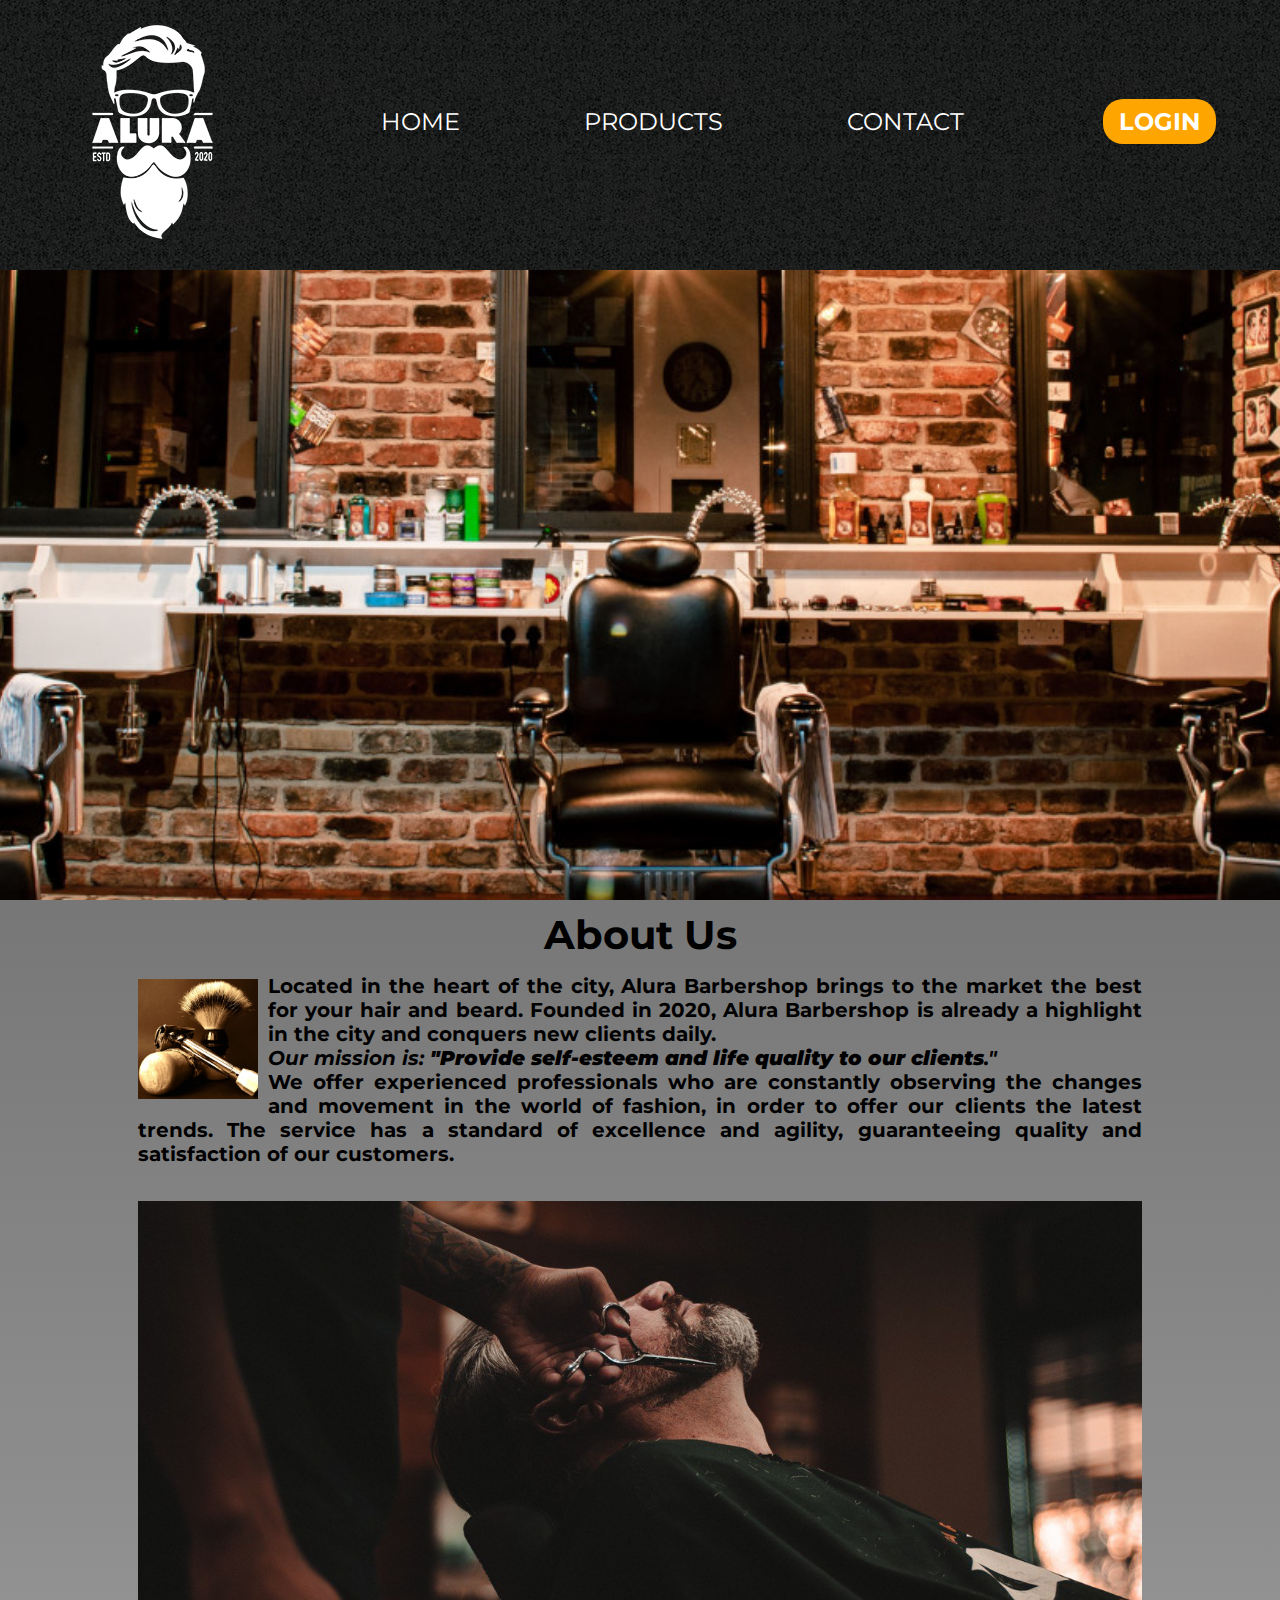
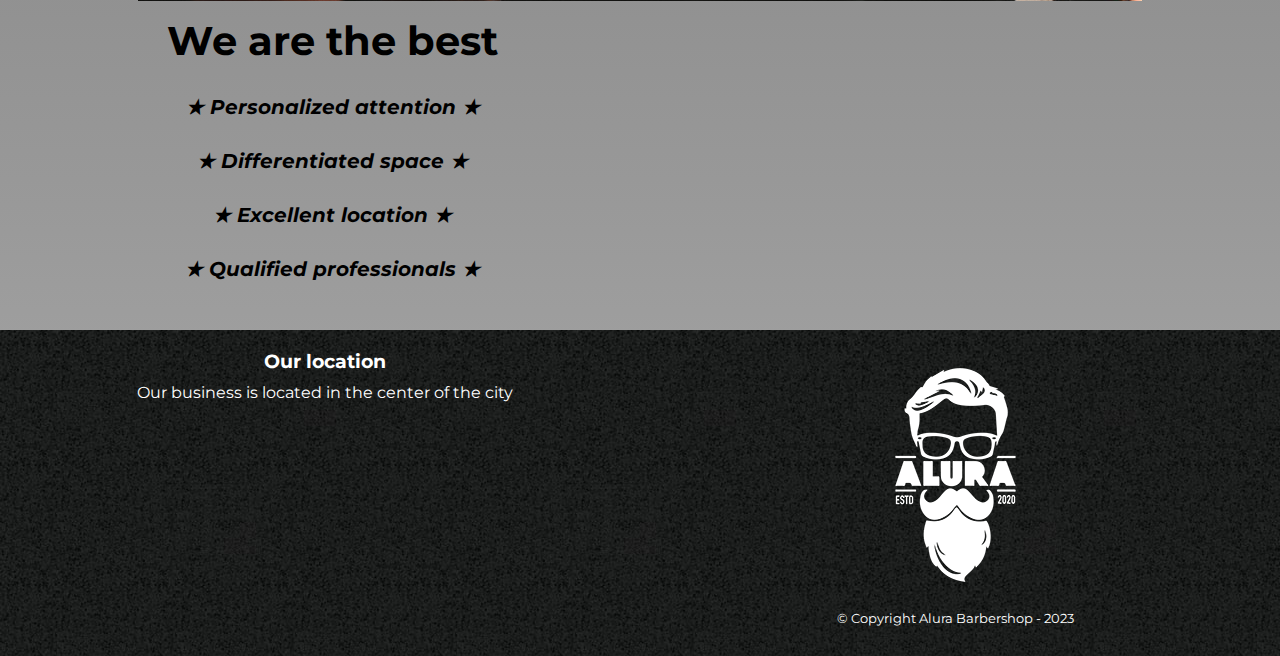
==== commit b181118c: "final contact.html" ====
--- a/index.html
+++ b/index.html
@@ -27,14 +27,14 @@
                     <li><a href="./products.html">products</a></li>
                     <li><a href="./contact.html">contact</a></li>
                 </ul>
-                <a href="./login.html" class="login-btn">Login</a>
+                <a href="#" class="login-btn">Login</a>
                 <div class="toggle-btn"><i class="fa-sharp fa-solid fa-bars" style="color: #ffffff;"></i></div>
             </nav>
             <div class="dropdown-menu">
                 <li><a href="./index.html">home</a></li>
                 <li><a href="./products.html">products</a></li>
                 <li><a href="./contact.html">contact</a></li>
-                <li><a href="./login.html" class="login-btn">Login</a></li>
+                <li><a href="#" class="login-btn">Login</a></li>
             </div>
         </header>
 
--- a/css/style.css
+++ b/css/style.css
@@ -7,8 +7,10 @@
 
 body{
     width: 100%;
+    position: relative;
     margin: 0 auto;
     min-height: 100vh;
+    padding-bottom: 270px;
     font-family: 'Montserrat', sans-serif;
     background: linear-gradient(#555555, #AAAAAA);
 }
@@ -200,6 +202,8 @@
 /* Footer --------------------------------------------------------------------- */
 footer{
     width: 100%;
+    position: absolute;
+    bottom: 0;
     display: flex;
     flex-direction: column;
     padding: 10px;
@@ -232,48 +236,28 @@
 }
 
 /* PRODUCTS ---------------------------------------------------------------- */
-.main-products{
-    margin: 0;
-    padding: 0;
-    width: 100%;
-    background: linear-gradient(#CCCCCC, #AAAAAA);
-}
 
 .list-products{
-    padding: 50px;
-    width:940px;
+    width: 95%;
+    display: flex;
+    flex-direction: column;
     margin: 0 auto;
 }
 
-.list-products li{
-    display: inline-block;
+.card-product{
     text-align: center;
-    width: 30%;
-    vertical-align: top;
-    margin: 0 1.5%;
-    padding: 30px 20px;
-    box-sizing: border-box;
+    padding: 10px 0;
+    margin: 10px 0;
     border: 3px solid #000000;
     border-radius: 10px;
-
-}
-
-.list-products li:hover{
-    border-color: #C78C19;
-    cursor: pointer;
-}
-
-.list-products li:active{
-    border-color: #088C19;
-}
-
-.list-products h2{
-    font-size: 30px;
-    font-weight: bold;
-}
-
-.list-products li:hover h2{
-    font-size: 35px;
+}
+
+.card-title{
+    font-size: 20px;
+}
+
+.card-img{
+    width: 100px;
 }
 
 .description-product{
@@ -283,10 +267,16 @@
 .price-product{
     font-size: 20px;
     font-weight: bold;
-    margin-top: 10px;
+}
+
+.large-description-products{
+    display: none;
 }
 
 /* CONTACT ----------------------------------------------------------------- */
+.links-contact{
+    color: #000000;
+}
 
 form{
     display: flex;
@@ -295,40 +285,42 @@
     font-weight: bold;
 }
 
+form label{
+    width: 90%;
+    text-align: left;
+    margin-top: 10px;
+    font-size: 16px;
+}
+
 fieldset{
-    width: 70%;
+    width: 90%;
     margin: 10px;
-}
-
-form label{
-    width: 70%;
-    text-align: left;
-    font-size: 20px;
-    margin: 5px 0;
+    padding: 10px;
 }
 
 form legend, form p{
-    font-size: 20px;
+    font-size: 16px;
+    padding: 0 5px;
+}
+
+.input-data{
+    width: 90%;
+    padding: 5px 5px;
+    margin-top: 5px;
 }
 
 .option-contact{
     margin: 5px 0;
 }
 
-.input-data{
-    margin: 5px 0 10px 0;
+form select{
+    margin: 0 auto;
     padding: 10px 2px;
-    width: 70%;
-}
-
-form select{
-    margin: 5px 0 10px 0;
-    padding: 10px 2px;
-    width: 50%;
+    width: 100%;
 }
 
 .send-form{
-    margin: 5px 0 20px;
+    margin: 10px 0 20px;
     padding: 10px;
     width: 50%;
     border: none;
@@ -340,35 +332,35 @@
     cursor: pointer;
 }
 
-.send-form:hover{
-    background: #FF8C00;
-    transform: scale(1.3);
-}
-
 .table-container{
-    width: 940px;
     display: flex;
     justify-content: center;
 }
 
 table{
-    width: 50%;
+    width: 90%;
 }
 
 thead{
     background: #555555;
     font-weight: bold;
     color: #FFFFFF;
+    padding: 3px;
 }
 
 td, th{
     border: 1px solid #000000;
+    padding: 3px;
 }
 
 /* MediaQuerys ---------------------------------------------------------------- */
 
 /* Small devices (landscape phones, 576px and up) */
 @media (min-width: 576px) {
+    body{
+        padding-bottom: 200px;
+    }
+
     .img-char{
         height: 200px;
     }
@@ -393,17 +385,37 @@
     }
 
     .map-footer{
-        height: 150px;
+        height: 100px;
     }
 
     .img-footer-mobile{
         display: block;
         margin: 0 auto;
+        width: 100px;
+    }
+
+    .card-product{
+        width: 70%;
+        display: flex;
+        align-self: center;
+        flex-direction: row;
+        align-items: center;
+        justify-content: space-around;
+    }
+
+    .large-description-products{
+        display: block;
+        padding: 10px;
+        font-weight: bold;
     }
 }
 
 /* Medium devices (tablets, 768px and up) */
 @media (min-width: 768px) {
+    body{
+        padding-bottom: 220px;
+    }
+
     main{
         width: 90%;
     }
@@ -449,13 +461,36 @@
         height: 250px;
     }
 
+    .img-footer-mobile{
+        width: 150px;
+    }
+
     .paragraph-location{
         display: block;
     }
+
+    .list-products{
+        flex-direction: row;
+        align-items: center;
+    }
+
+    .card-product{
+        height: 250px;
+        flex-direction: column;
+        margin: 10px;
+    }
+
+    .card-img{
+        width: 150px;
+    }
 }
 
 /* Large devices (desktops, 992px and up) */
-@media (min-width: 992px) { 
+@media (min-width: 992px) {
+    body{
+        padding-bottom: 350px;
+    }
+
     header{
         height: 30vh;
     }
@@ -505,7 +540,7 @@
     }
 
     .img-char{
-        height: 300px;
+        height: 400px;
     }
 
     .list-items{
@@ -522,6 +557,52 @@
 
     .map-footer{
         height: 220px;
+    }
+
+    .card-product{
+        height: 400px;
+        flex-direction: column;
+        margin: 10px;
+    }
+
+    .card-img{
+        width: 250px;
+    }
+
+    .card-title{
+        font-size: 25px;
+    }
+
+    .list-products li:hover{
+        border-color: #C78C19;
+        cursor: pointer;
+    }
+    
+    .list-products li:active{
+        border-color: #088C19;
+    }
+
+    .card-product:hover .card-title{
+        font-size: 35px;
+    }
+
+    .large-description-products{
+        font-size: large;
+    }
+
+    .send-form:hover{
+        background: #FF8C00;
+        transform: scale(1.3);
+    }
+
+    form{
+        padding: 10px;
+        width: 70%;
+        margin: 0 auto;
+    }
+
+    form label, form legend, form p, .send-form, table{
+        font-size: 20px;
     }
 }
 
@@ -542,8 +623,12 @@
 
 /* XX-large devices (xx-large desktops, 1440px and up) */
 @media (min-width: 1920px) {
+    body{
+        padding-bottom: 600px;
+    }
+
     .navbar-links li{
-        margin: 120px;
+        margin: 90px;
         font-size: 50px;
     }
 
@@ -604,4 +689,40 @@
     .paragraph-copyright{
         font-size: 20px;
     }
-}
+
+    .card-product{
+        margin: 30px 10px;
+        height: 550px;
+    }
+
+    .card-img{
+        width: 400px;
+    }
+
+    .card-title{
+        font-size: 50px;
+    }
+
+    .description-product{
+        font-size: 30px;
+    }
+
+    .price-product{
+        font-size: 40px;
+        font-weight: bold;
+    }
+
+    .large-description-products{
+        font-size: 40px;
+    }
+
+    form{
+        padding: 30px;
+        width: 40%;
+        margin: 0 auto;
+    }
+
+    form label, form legend, form p, .send-form, table{
+        font-size: 35px;
+    }
+}
